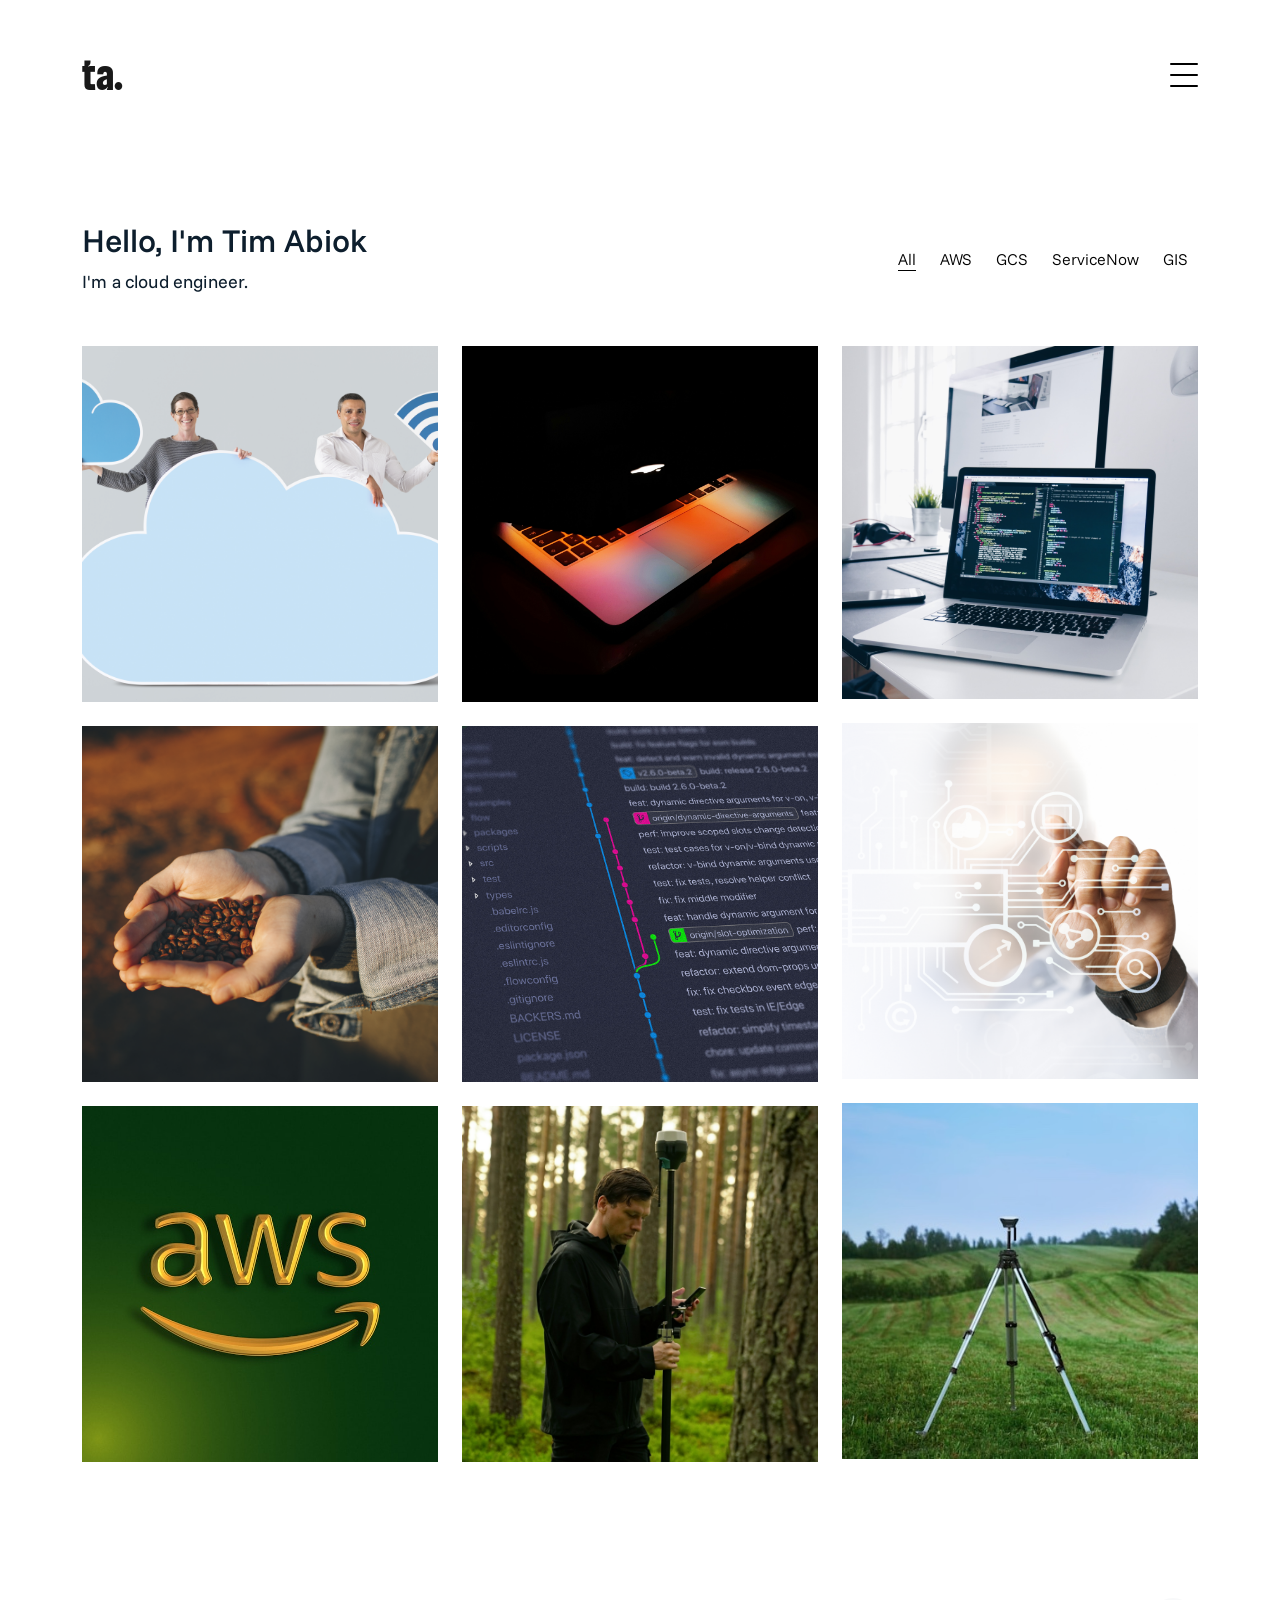
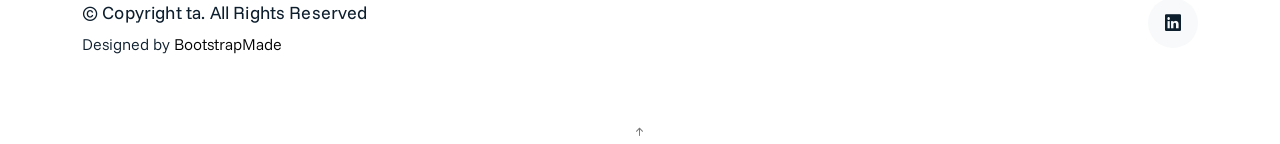
==== index.html @ e630af7c "update style" ====
<!DOCTYPE html>
<html lang="en">

<head>
  <meta charset="utf-8">
  <meta content="width=device-width, initial-scale=1.0" name="viewport">

  <title>Tim Abiok Profile</title>
  <meta content="" name="description">
  <meta content="" name="keywords">

  <!-- Favicons -->
  <link href="assets/img/favicon.png" rel="icon">
  <link href="assets/img/apple-touch-icon.png" rel="apple-touch-icon">

  <!-- Google Fonts -->
  <link rel="preconnect" href="https://fonts.googleapis.com">
  <link rel="preconnect" href="https://fonts.gstatic.com" crossorigin>
  <link href="https://fonts.googleapis.com/css2?family=Boldonse&family=Funnel+Sans:ital,wght@0,300..800;1,300..800&display=swap" rel="stylesheet">

  <!-- Vendor CSS Files -->
  <link href="assets/vendor/aos/aos.css" rel="stylesheet">
  <link href="assets/vendor/bootstrap/css/bootstrap.min.css" rel="stylesheet">
  <link href="assets/vendor/bootstrap-icons/bootstrap-icons.css" rel="stylesheet">
  <link href="assets/vendor/swiper/swiper-bundle.min.css" rel="stylesheet">

  <!-- Template Main CSS File -->
  <link href="assets/css/style.css" rel="stylesheet">

  <!-- =======================================================
  * Template Name: MyPortfolio - v4.6.0
  * Template URL: https://bootstrapmade.com/myportfolio-bootstrap-portfolio-website-template/
  * Author: BootstrapMade.com
  * License: https://bootstrapmade.com/license/
  ======================================================== -->
</head>

<body>

  <!-- ======= Navbar ======= -->
  <div class="collapse navbar-collapse custom-navmenu" id="main-navbar">
    <div class="container py-2 py-md-5">
      <div class="row align-items-start">
        <div class="col-md-2">
          <ul class="custom-menu">
            <li class="active"><a href="index.html">Home</a></li>
            <li><a href="about.html">About Me</a></li>
            <!-- <li><a href="services.html">Services</a></li> -->
            <!-- <li><a href="works.html">Projects</a></li> -->
            <!-- <li><a href="contact.html">Contact</a></li> -->
          </ul>
        </div>
        <div class="col-md-6 d-none d-md-block  mr-auto">
          <div class="tweet d-flex">
            <!-- <a class="bi bi-twitter text-white mt-2 mr-3" href="https://twitter.com/tim_abiok">&nbsp;</a> -->
            <a class="bi bi-linkedin text-white mt-2 mr-3" href="https://www.linkedin.com/in/tim-abiok/">&nbsp;</a>
            <!-- <a class="bi bi-instagram text-white mt-2 mr-3" href="https://www.instagram.com/timabiok/">&nbsp;</a> -->
            <a class="bi bi-github text-white mt-2 mr-3" href="https://github.com/timabiok">&nbsp;</a>
            <!-- <a class="bi bi-facebook text-white mt-2 mr-3" href="https://www.facebook.com/Tim.Abiok">&nbsp;</a> -->
            <div>
              <!--<p><em><a href="#">t.co/v82jsk</a></em></p>-->
            </div>
          </div>
        </div>
        <div class="col-md-4 d-none d-md-block">
          <h3>Let's collaborate</h3>
          <p>I am a knowledge ethusiast passionate about learning and sharing. Send me an email at<br> <a href="#">tim.abiok@gmail.com</a></p>
        </div>
      </div>

    </div>
  </div>

  <nav class="navbar navbar-light custom-navbar">
    <div class="container">
      <a class="navbar-brand boldonse-regular" href="index.html">ta.</a>
      <a href="#" class="burger" data-bs-toggle="collapse" data-bs-target="#main-navbar">
        <span></span>
      </a>
    </div>
  </nav>

  <main id="main">

    <!-- ======= Works Section ======= -->
    <section class="section site-portfolio">
      <div class="container">
        <div class="row mb-5 align-items-center">
          <div class="col-md-12 col-lg-6 mb-4 mb-lg-0" data-aos="fade-up">
            <h2>Hello, I'm Tim Abiok</h2>
            <p class="mb-0">I'm a cloud engineer.</p>
          </div>
          <div class="col-md-12 col-lg-6 text-start text-lg-end" data-aos="fade-up" data-aos-delay="100">
            <div id="filters" class="filters">
              <a href="#" data-filter="*" class="active">All</a>
              <a href="#" data-filter=".web">AWS</a>
              <a href="#" data-filter=".design">GCS</a>
              <a href="#" data-filter=".branding">ServiceNow</a>
              <a href="#" data-filter=".photography">GIS</a>
            </div>
          </div>
        </div>
        <div id="portfolio-grid" class="row no-gutter" data-aos="fade-up" data-aos-delay="200">
          <div class="item web col-sm-6 col-md-4 col-lg-4 mb-4">
            <a href="articles/keycloak-aws-deployment/article.html" class="item-wrap fancybox">
              <div class="work-info">
                <h3>Keycloak AWS<br/>Deployment</h3>
                <span>LEARN MORE</span>
              </div>
              <img class="img-fluid" src="assets/img/cloud-sm.png">
            </a>
          </div>
          <div class="item photography col-sm-6 col-md-4 col-lg-4 mb-4">
            <a href="articles/aws-ci-request-management-with-servicenow/article.html" class="item-wrap fancybox">
              <div class="work-info">
                <h3>AWS CI Request<br/>Management with<br/>ServiceNow</h3>
                <span>LEARN MORE</span>
              </div>
              <img class="img-fluid" src="assets/img/wealth-small.jpg">
            </a>
          </div>
          <div class="item branding col-sm-6 col-md-4 col-lg-4 mb-4">
            <a href="articles/servicenow-document-management-with-gcs/article.html" class="item-wrap fancybox">
              <div class="work-info">
                <h3>ServiceNow Document<br/>Management with<br/>GCS</h3>
                <span>LEARN MORE</span>
              </div>
              <img class="img-fluid" src="assets/img/java-office.png">
            </a>
          </div>
          <div class="item design col-sm-6 col-md-4 col-lg-4 mb-4">
            <a href="articles/docker-servicenow-deployment/article.html" class="item-wrap fancybox">
              <div class="work-info">
                <h3>Docker ServiceNow<br/>Deployment</h3>
                <span>LEARN MORE</span>
              </div>
              <img class="img-fluid" src="assets/img/docker-small.png">
            </a>
          </div>
          <div class="item photography col-sm-6 col-md-4 col-lg-4 mb-4">
            <a href="articles/ecs-servicenow-deployment/article.html" class="item-wrap fancybox">
              <div class="work-info">
                <h3>ECS ServiceNow<br/>Deployment</h3>
                <span>LEARN MORE</span>
              </div>
              <img class="img-fluid" src="assets/img/wealth-coffee-sm.png">
            </a>
          </div>
          <div class="item branding col-sm-6 col-md-4 col-lg-4 mb-4">
            <a href="articles/asg-servicenow-deployment/article.html" class="item-wrap fancybox">
              <div class="work-info">
                <h3>ASG ServiceNow<br/>Deployment</h3>
                <span>LEARN MORE</span>
              </div>
              <img class="img-fluid" src="assets/img/java-code.png">
            </a>
          </div>
          <div class="item branding col-sm-6 col-md-4 col-lg-4 mb-4">
            <a href="articles/eks-servicenow-deployment/article.html" class="item-wrap fancybox">
              <div class="work-info">
                <h3>EKS ServiceNow<br/>Deployment</h3>
                <span>LEARN MORE</span>
              </div>
              <img class="img-fluid" src="assets/img/google-1.jpg">
            </a>
          </div>
          <div class="item branding col-sm-6 col-md-4 col-lg-4 mb-4">
            <a href="articles/private-api-gateway-deployment/article.html" class="item-wrap fancybox">
              <div class="work-info">
                <h3>Private API<br/>Gateway Deployment</h3>
                <span>LEARN MORE</span>
              </div>
              <img class="img-fluid" src="assets/img/aws-green.jpg">
            </a>
          </div>
          <div class="item branding col-sm-6 col-md-4 col-lg-4 mb-4">
            <a href="articles/gcp-api-deployment/article.html" class="item-wrap fancybox">
              <div class="work-info">
                <h3>ESRI Map with Java</h3>
                <span>LEARN MORE</span>
              </div>
              <img class="img-fluid" src="assets/img/esri-1.jpg">
            </a>
          </div>
        </div>
      </div>
    </section><!-- End  Works Section -->

    <!-- ======= Clients Section ======= -->
    <!-- <section class="section">
      <div class="container">
        <div class="row justify-content-center text-center mb-4">
          <div class="col-5">
            <h3 class="h3 heading">My Partners</h3>
            <p>Lorem ipsum dolor sit amet consectetur adipisicing elit explicabo inventore.</p>
          </div>
        </div>
        <div class="row">
          <div class="col-4 col-sm-4 col-md-2">
            <a href="#" class="client-logo"><img src="assets/img/logo-adobe.png" alt="Image" class="img-fluid"></a>
          </div>
          <div class="col-4 col-sm-4 col-md-2">
            <a href="#" class="client-logo"><img src="assets/img/logo-uber.png" alt="Image" class="img-fluid"></a>
          </div>
          <div class="col-4 col-sm-4 col-md-2">
            <a href="#" class="client-logo"><img src="assets/img/logo-apple.png" alt="Image" class="img-fluid"></a>
          </div>
          <div class="col-4 col-sm-4 col-md-2">
            <a href="#" class="client-logo"><img src="assets/img/logo-netflix.png" alt="Image" class="img-fluid"></a>
          </div>
          <div class="col-4 col-sm-4 col-md-2">
            <a href="#" class="client-logo"><img src="assets/img/logo-nike.png" alt="Image" class="img-fluid"></a>
          </div>
          <div class="col-4 col-sm-4 col-md-2">
            <a href="#" class="client-logo"><img src="assets/img/logo-google.png" alt="Image" class="img-fluid"></a>
          </div>

        </div>
      </div>
    </section> -->
    
    <!-- End Clients Section -->

    <!-- ======= Services Section ======= -->
    <!-- <section class="section services">
      <div class="container">
        <div class="row justify-content-center text-center mb-4">
          <div class="col-5">
            <h3 class="h3 heading">My Services</h3>
            <p>Lorem ipsum dolor sit amet consectetur adipisicing elit explicabo inventore.</p>
          </div>
        </div>
        <div class="row">

          <div class="col-12 col-sm-6 col-md-6 col-lg-3">
            <i class="bi bi-card-checklist"></i>
            <h4 class="h4 mb-2">Web Design</h4>
            <p>Lorem ipsum dolor sit amet consectetur adipisicing elit explicabo inventore.</p>
            <ul class="list-unstyled list-line">
              <li>Lorem ipsum dolor sit amet consectetur adipisicing</li>
              <li>Non pariatur nisi</li>
              <li>Magnam soluta quod</li>
              <li>Lorem ipsum dolor</li>
              <li>Cumque quae aliquam</li>
            </ul>
          </div>
          <div class="col-12 col-sm-6 col-md-6 col-lg-3">
            <i class="bi bi-binoculars"></i>
            <h4 class="h4 mb-2">Mobile Applications</h4>
            <p>Lorem ipsum dolor sit amet consectetur adipisicing elit explicabo inventore.</p>
            <ul class="list-unstyled list-line">
              <li>Lorem ipsum dolor sit amet consectetur adipisicing</li>
              <li>Non pariatur nisi</li>
              <li>Magnam soluta quod</li>
              <li>Lorem ipsum dolor</li>
              <li>Cumque quae aliquam</li>
            </ul>
          </div>
          <div class="col-12 col-sm-6 col-md-6 col-lg-3">
            <i class="bi bi-brightness-high"></i>
            <h4 class="h4 mb-2">Graphic Design</h4>
            <p>Lorem ipsum dolor sit amet consectetur adipisicing elit explicabo inventore.</p>
            <ul class="list-unstyled list-line">
              <li>Lorem ipsum dolor sit amet consectetur adipisicing</li>
              <li>Non pariatur nisi</li>
              <li>Magnam soluta quod</li>
              <li>Lorem ipsum dolor</li>
              <li>Cumque quae aliquam</li>
            </ul>
          </div>
          <div class="col-12 col-sm-6 col-md-6 col-lg-3">
            <i class="bi bi-calendar4-week"></i>
            <h4 class="h4 mb-2">SEO</h4>
            <p>Lorem ipsum dolor sit amet consectetur adipisicing elit explicabo inventore.</p>
            <ul class="list-unstyled list-line">
              <li>Lorem ipsum dolor sit amet consectetur adipisicing</li>
              <li>Non pariatur nisi</li>
              <li>Magnam soluta quod</li>
              <li>Lorem ipsum dolor</li>
              <li>Cumque quae aliquam</li>
            </ul>
          </div>
        </div>
      </div> -->
    </section><!-- End Services Section -->
<!-- comment out testimonials -->



    <!-- ======= Testimonials Section ======= -->
    <!-- <section class="section pt-0">
      <div class="container">

        <div class="testimonials-slider swiper" data-aos="fade-up" data-aos-delay="100">
          <div class="swiper-wrapper">

            <div class="swiper-slide">
              <div class="testimonial-wrap">
                <div class="testimonial">
                  <img src="assets/img/person_1.jpg" alt="Image" class="img-fluid">
                  <blockquote>
                    <p>Lorem ipsum dolor sit amet consectetur adipisicing elit. Quisquam necessitatibus incidunt ut officiis
                      explicabo inventore.</p>
                  </blockquote>
                  <p>&mdash; Jean Hicks</p>
                </div>
              </div>
            </div> -->
            <!-- End testimonial item -->
<!-- 
            <div class="swiper-slide">
              <div class="testimonial-wrap">
                <div class="testimonial">
                  <img src="assets/img/person_2.jpg" alt="Image" class="img-fluid">
                  <blockquote>
                    <p>Lorem ipsum dolor sit amet consectetur adipisicing elit. Quisquam necessitatibus incidunt ut officiis
                      explicabo inventore.</p>
                  </blockquote>
                  <p>&mdash; Chris Stanworth</p>
                </div>
              </div>
            </div>-->
            <!-- End testimonial item -->
<!--
          </div>
          <div class="swiper-pagination"></div>
        </div>

      </div>
    </section> -->
    <!-- End Testimonials Section -->


<!-- comment out testimonials -->

  </main><!-- End #main -->

  <!-- ======= Footer ======= -->
  <footer class="footer" role="contentinfo">
    <div class="container">
      <div class="row">
        <div class="col-sm-6">
          <p class="mb-1">&copy; Copyright ta. All Rights Reserved</p>
          <div class="credits">
            <!--
            All the links in the footer should remain intact.
            You can delete the links only if you purchased the pro version.
            Licensing information: https://bootstrapmade.com/license/
            Purchase the pro version with working PHP/AJAX contact form: https://bootstrapmade.com/buy/?theme=MyPortfolio
          -->
            Designed by <a href="https://bootstrapmade.com/">BootstrapMade</a>
          </div>
        </div>
        <div class="col-sm-6 social text-md-end">
          <!-- <a href="#"><span class="bi bi-twitter"></span></a> -->
          <!-- <a href="#"><span class="bi bi-facebook"></span></a> -->
          <!-- <a href="#"><span class="bi bi-instagram"></span></a> -->
          <a href="#"><span class="bi bi-linkedin"></span></a>
        </div>
      </div>
    </div>
  </footer>

  <a href="#" class="back-to-top d-flex align-items-center justify-content-center"><i class="bi bi-arrow-up-short"></i></a>

  <!-- Vendor JS Files -->
  <script src="assets/vendor/aos/aos.js"></script>
  <script src="assets/vendor/bootstrap/js/bootstrap.bundle.min.js"></script>
  <script src="assets/vendor/isotope-layout/isotope.pkgd.min.js"></script>
  <script src="assets/vendor/php-email-form/validate.js"></script>
  <script src="assets/vendor/swiper/swiper-bundle.min.js"></script>

  <!-- Template Main JS File -->
  <script src="assets/js/main.js"></script>

</body>

</html>
---- assets/css/style.css ----
/**
* Template Name: MyPortfolio - v4.6.0
* Template URL: https://bootstrapmade.com/myportfolio-bootstrap-portfolio-website-template/
* Author: BootstrapMade.com
* License: https://bootstrapmade.com/license/
*/

/*--------------------------------------------------------------
# General
--------------------------------------------------------------*/
body {
  font-family: "Funnel Sans", sans-serif;
  color: #0d1e2d;
  font-optical-sizing: auto;
  font-weight: 300;
}

p {
  font-optical-sizing: auto;
  font-weight: 400;
  font-style: normal;
  font-size: 1.125rem;      /* ~18px */
  line-height: 1.7;         /* airy like Medium */
  letter-spacing: 0.01rem;  /* subtle */
}

a {
  color: #777;
  text-decoration: none;
}

a:hover {
  color: #000;
}

h1, h2, h3, h4, h5, h6, .font-heading {
  font-family: "Funnel Sans", sans-serif;
  font-optical-sizing: auto;
  font-style: normal;
}

.section {
  padding: 7rem 0;
}

.boldonse-regular {
  font-family: "Boldonse", system-ui;
  font-weight: 400;
  font-style: normal;
}


.filters a {
  text-decoration: none;
  color: #000;
  display: inline-block;
  padding-left: 10px;
  padding-right: 10px;
  position: relative;
}
.filters a:hover, .filters a:focus, .filters a:active {
  text-decoration: none;
}
.filters a:hover:before {
  content: "";
  position: absolute;
  left: 10px;
  right: 10px;
  bottom: 0;
  height: 1px;
  background-color: #000;
}
.filters a.active {
  color: #000;
}
.filters a.active:before {
  content: "";
  position: absolute;
  left: 10px;
  right: 10px;
  bottom: 0;
  height: 1px;
  background-color: #000;
}

.item {
  border: none;
  margin-bottom: 30px;
}
.item .item-wrap {
  display: block;
  position: relative;
  overflow: hidden;
}
.item .item-wrap:after {
  z-index: 2;
  position: absolute;
  content: "";
  top: 0;
  left: 0;
  right: 0;
  bottom: 0;
  background: rgba(0, 0, 0, 0.4);
  visibility: hidden;
  opacity: 0;
  transition: 0.3s all ease-in-out;
}
.item .item-wrap img {
  transition: 0.3s transform ease;
  transform: scale(1);
}
.item .item-wrap > .work-info {
  position: absolute;
  top: 50%;
  width: 100%;
  text-align: center;
  z-index: 3;
  transform: translateY(-50%);
  color: #fff;
  opacity: 0;
  visibility: hidden;
  margin-top: 20px;
  transition: 0.3s all ease;
}
.item .item-wrap > .work-info h3 {
  font-size: 20px;
  margin-bottom: 0;
}
.item .item-wrap > .work-info span {
  font-size: 14px;
  text-transform: uppercase;
  letter-spacing: 0.2rem;
}
.item .item-wrap:hover {
  text-decoration: none;
}
.item .item-wrap:hover img {
  transform: scale(1.05);
}
.item .item-wrap:hover:after {
  opacity: 1;
  visibility: visible;
}
.item .item-wrap:hover .work-info {
  margin-top: 0px;
  opacity: 1;
  visibility: visible;
}

.testimonial-wrap {
  padding: 50px 50px 80px 50px;
  background: #eceff2;
}
.testimonial-wrap .testimonial {
  text-align: center;
  max-width: 500px;
  margin: 0 auto;
}
.testimonial-wrap .testimonial img {
  border-radius: 50%;
  width: 120px;
  margin: 0 auto 30px auto;
}
.testimonial-wrap .testimonial blockquote p {
  font-size: 20px;
}

.h3 {
  font-size: 20px;
}

.h4 {
  font-size: 16px;
}

.heading {
  font-size: 28px;
}

.readmore {
  display: inline-block;
  border: 1px solid #000;
  padding: 10px 15px;
  font-size: 12px;
  text-transform: uppercase;
  color: #000;
  transition: 0.2s all ease;
  font-weight: 700;
}
.readmore:active, .readmore:focus, .readmore:hover {
  outline: none;
}
.readmore:hover {
  color: #fff;
  text-decoration: none;
  background: #000;
}

.testimonials-slider .swiper-pagination {
  margin-top: -60px;
  position: relative;
}
.testimonials-slider .swiper-pagination .swiper-pagination-bullet {
  width: 12px;
  height: 12px;
  background-color: rgba(13, 30, 45, 0.3);
  opacity: 1;
}
.testimonials-slider .swiper-pagination .swiper-pagination-bullet-active {
  background-color: rgba(13, 30, 45, 0.6);
}

.sticky-content {
  position: sticky;
  position: -webkit-sticky;
  top: 0;
  /* required */
}

.list-line li {
  margin-bottom: 10px;
  position: relative;
  padding-left: 30px;
}
.list-line li:before {
  content: "";
  position: absolute;
  left: 0;
  top: 0.7rem;
  width: 10px;
  height: 2px;
  background: #000;
}

.form-control {
  border-radius: 0;
  background: #f8f9fa;
  border: 1px solid transparent;
  padding-top: 10px !important;
  padding-bottom: 10px !important;
}
.form-control:active, .form-control:focus {
  background: #eff1f4;
  outline: none;
  box-shadow: none;
  border: 1px solid transparent;
}

.custom-progress {
  height: 7px;
  border-radius: 0;
}
.custom-progress .progress-bar {
  background: #000;
}

/* Services */
.services i {
  font-size: 40px;
}
.services h4 {
  padding-top: 10px;
}

/* Contact Form */
.php-email-form .error-message {
  display: none;
  color: #fff;
  background: #ed3c0d;
  text-align: left;
  padding: 15px;
  font-weight: 600;
}
.php-email-form .error-message br + br {
  margin-top: 25px;
}
.php-email-form .sent-message {
  display: none;
  color: #fff;
  background: #18d26e;
  text-align: center;
  padding: 15px;
  font-weight: 600;
}
.php-email-form .loading {
  display: none;
  background: #fff;
  text-align: center;
  padding: 15px;
}
.php-email-form .loading:before {
  content: "";
  display: inline-block;
  border-radius: 50%;
  width: 24px;
  height: 24px;
  margin: 0 10px -6px 0;
  border: 3px solid #18d26e;
  border-top-color: #eee;
  -webkit-animation: animate-loading 1s linear infinite;
  animation: animate-loading 1s linear infinite;
}

@-webkit-keyframes animate-loading {
  0% {
    transform: rotate(0deg);
  }
  100% {
    transform: rotate(360deg);
  }
}

@keyframes animate-loading {
  0% {
    transform: rotate(0deg);
  }
  100% {
    transform: rotate(360deg);
  }
}
/*--------------------------------------------------------------
# Header
--------------------------------------------------------------*/
/* Custom Navmenu */
.custom-navmenu {
  background: #0d1e2d;
}
.custom-navmenu .custom-menu, .custom-navmenu .custom-menu li {
  padding: 0;
  margin: 0;
  list-style: none;
}
.custom-navmenu .custom-menu li {
  margin-bottom: 0;
  font-size: 20px;
}
.custom-navmenu .custom-menu li a {
  color: #fff;
  padding: 10px 0 !important;
}
.custom-navmenu .custom-menu li a:hover {
  text-decoration: none;
}
.custom-navmenu .custom-menu li.active a {
  text-decoration: underline;
}
.custom-navmenu h3 {
  font-size: 20px;
  color: #fff;
}
.custom-navmenu p {
  color: rgba(255, 255, 255, 0.6);
}
.custom-navmenu a {
  color: rgba(255, 255, 255, 0.7);
}
.custom-navmenu a:hover {
  color: #fff;
}

/* Custom Navbar */
.custom-navbar {
  padding-top: 50px;
  width: 100%;
}
@media (max-width: 780px) {
  .custom-navbar > .container {
    padding-right: 0;
    padding-left: 0;
  }
}
.custom-navbar .navbar-brand {
  font-size: 1.7rem;
}

/* Burger */
.burger {
  width: 28px;
  height: 32px;
  cursor: pointer;
  position: relative;
}

.burger:before, .burger span, .burger:after {
  width: 100%;
  height: 2px;
  display: block;
  background: #000;
  border-radius: 2px;
  position: absolute;
  opacity: 1;
}

.burger:before, .burger:after {
  transition: top 0.35s cubic-bezier(0.23, 1, 0.32, 1), transform 0.35s cubic-bezier(0.23, 1, 0.32, 1), opacity 0.35s cubic-bezier(0.23, 1, 0.32, 1), background-color 1.15s cubic-bezier(0.86, 0, 0.07, 1);
  -webkit-transition: top 0.35s cubic-bezier(0.23, 1, 0.32, 1), -webkit-transform 0.35s cubic-bezier(0.23, 1, 0.32, 1), opacity 0.35s cubic-bezier(0.23, 1, 0.32, 1), background-color 1.15s cubic-bezier(0.86, 0, 0.07, 1);
  content: "";
}

.burger:before {
  top: 4px;
}

.burger span {
  top: 15px;
}

.burger:after {
  top: 26px;
}

/* Hover */
.burger:hover:before {
  top: 7px;
}

.burger:hover:after {
  top: 23px;
}

/* Click */
.burger.active span {
  opacity: 0;
}

.burger.active:before, .burger.active:after {
  top: 40%;
}

.burger.active:before {
  transform: rotate(45deg);
}

.burger.active:after {
  transform: rotate(-45deg);
}

.burger:focus {
  outline: none;
}

/*--------------------------------------------------------------
# Footer
--------------------------------------------------------------*/
.footer {
  padding: 0 0 4rem 0;
}
.footer a {
  color: #000;
}

.social a {
  display: inline-block;
  width: 50px;
  height: 50px;
  border-radius: 50%;
  background: #f8f9fa;
  position: relative;
  text-align: center;
  color: #0d1e2d;
}
.social a span {
  display: inline-block;
  left: 50%;
  position: absolute;
  top: 50%;
  transform: translate(-50%, -50%);
}
.social a:hover {
  color: #000;
}
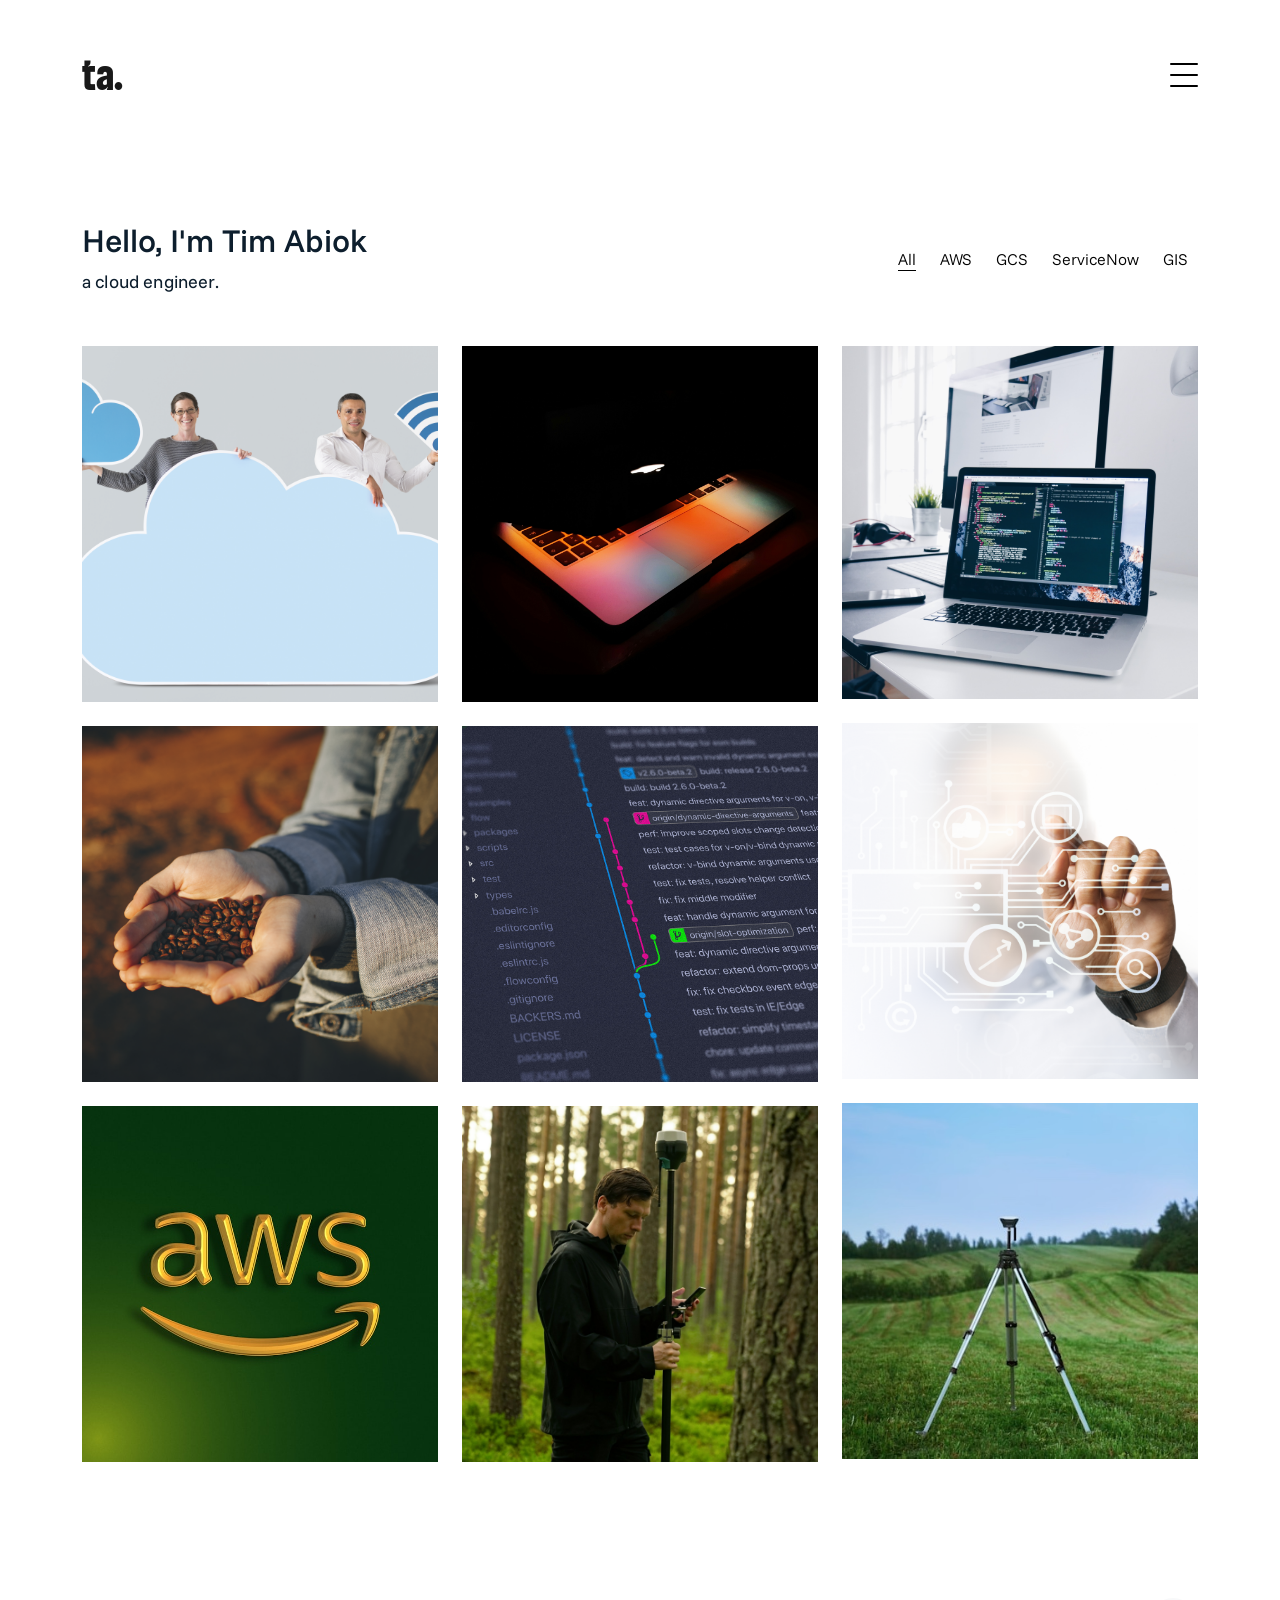
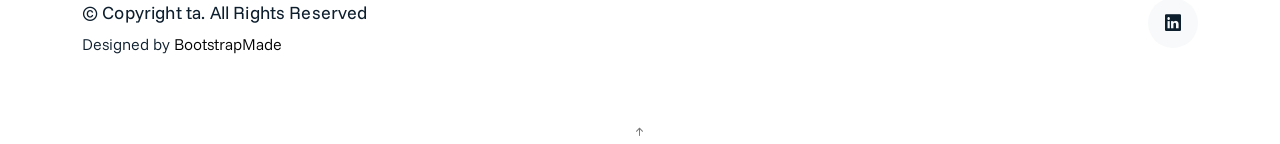
==== commit 4aaf44ff: "update index" ====
--- a/index.html
+++ b/index.html
@@ -88,7 +88,7 @@
         <div class="row mb-5 align-items-center">
           <div class="col-md-12 col-lg-6 mb-4 mb-lg-0" data-aos="fade-up">
             <h2>Hello, I'm Tim Abiok</h2>
-            <p class="mb-0">I'm a cloud engineer.</p>
+            <p class="mb-0">a cloud engineer.</p>
           </div>
           <div class="col-md-12 col-lg-6 text-start text-lg-end" data-aos="fade-up" data-aos-delay="100">
             <div id="filters" class="filters">
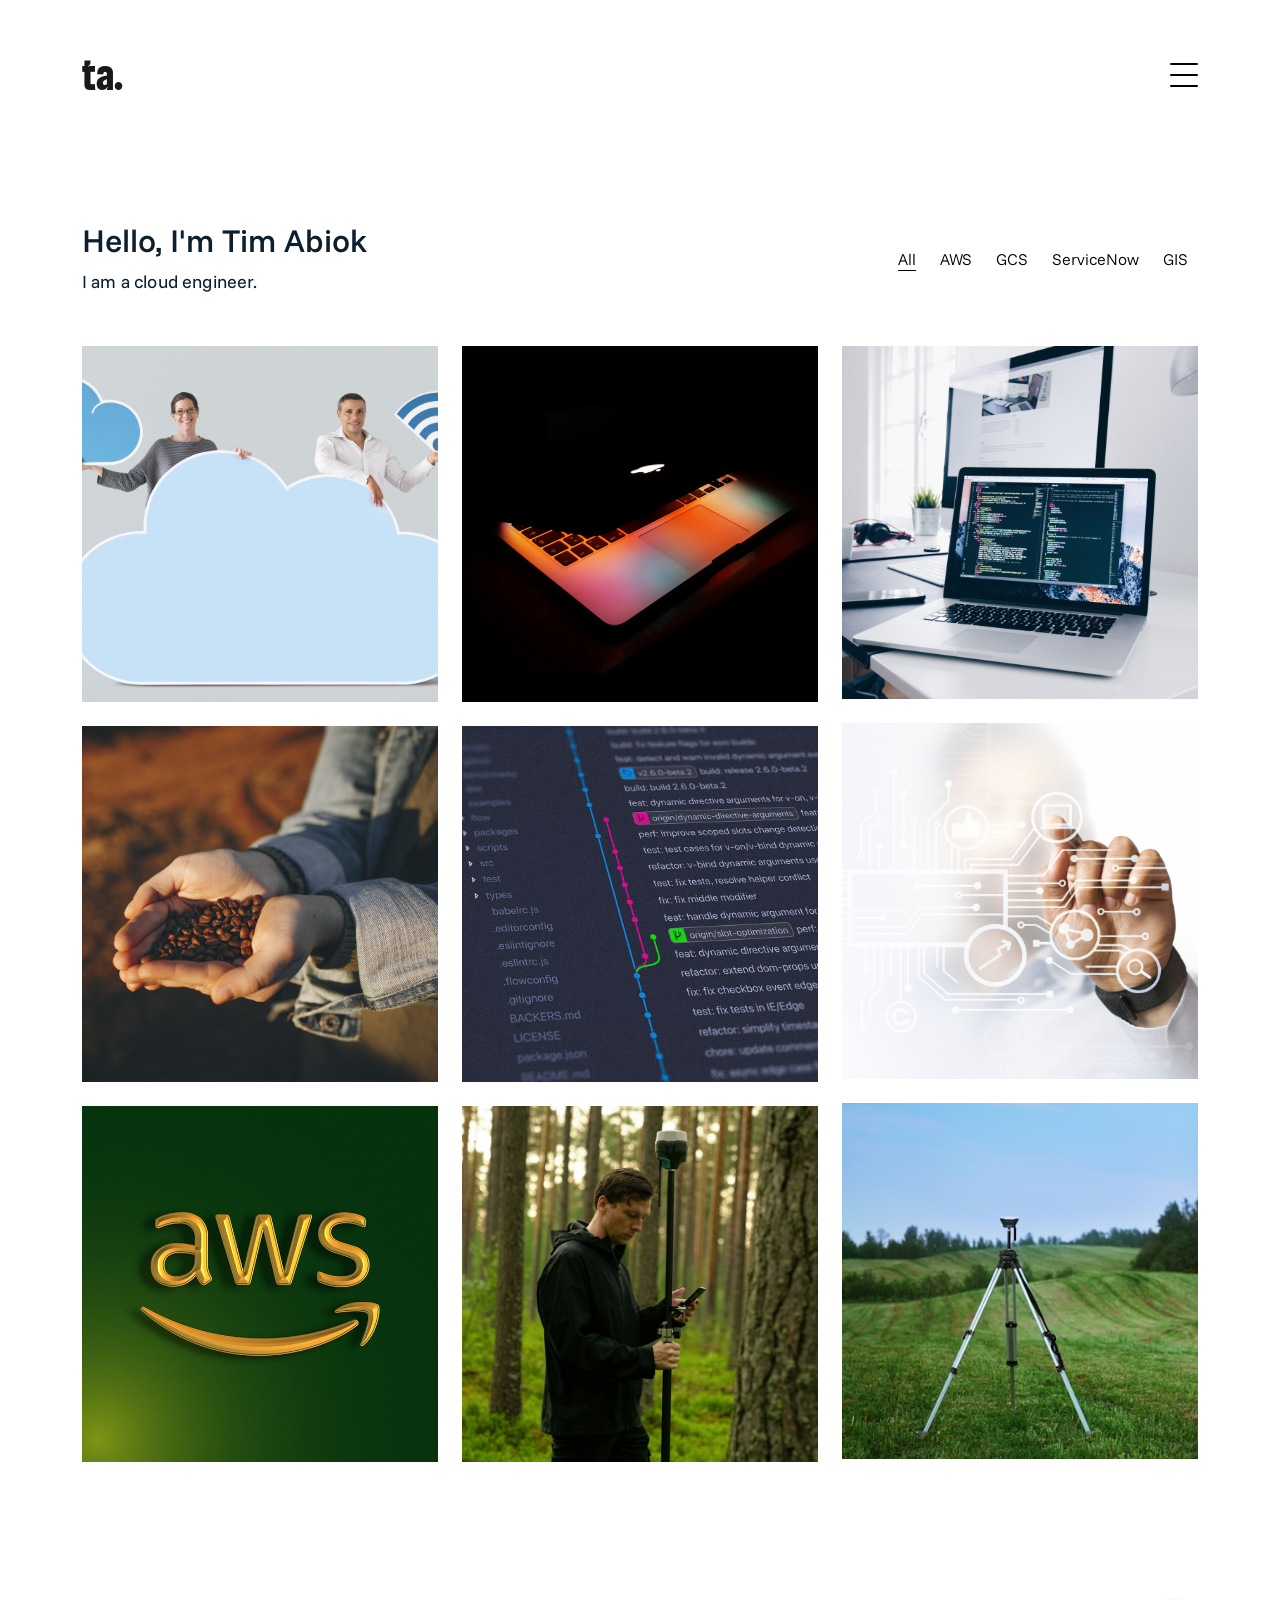
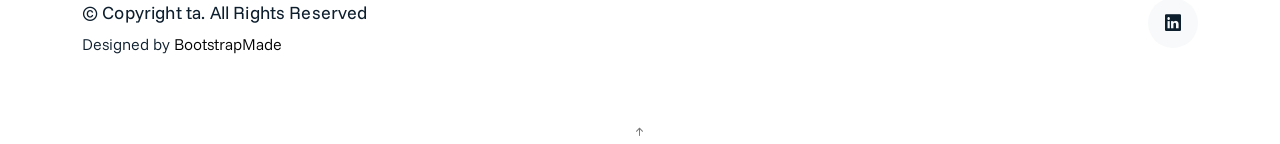
==== commit cadf0952: "update index" ====
--- a/index.html
+++ b/index.html
@@ -88,7 +88,7 @@
         <div class="row mb-5 align-items-center">
           <div class="col-md-12 col-lg-6 mb-4 mb-lg-0" data-aos="fade-up">
             <h2>Hello, I'm Tim Abiok</h2>
-            <p class="mb-0">a cloud engineer.</p>
+            <p class="mb-0">I am a cloud engineer.</p>
           </div>
           <div class="col-md-12 col-lg-6 text-start text-lg-end" data-aos="fade-up" data-aos-delay="100">
             <div id="filters" class="filters">
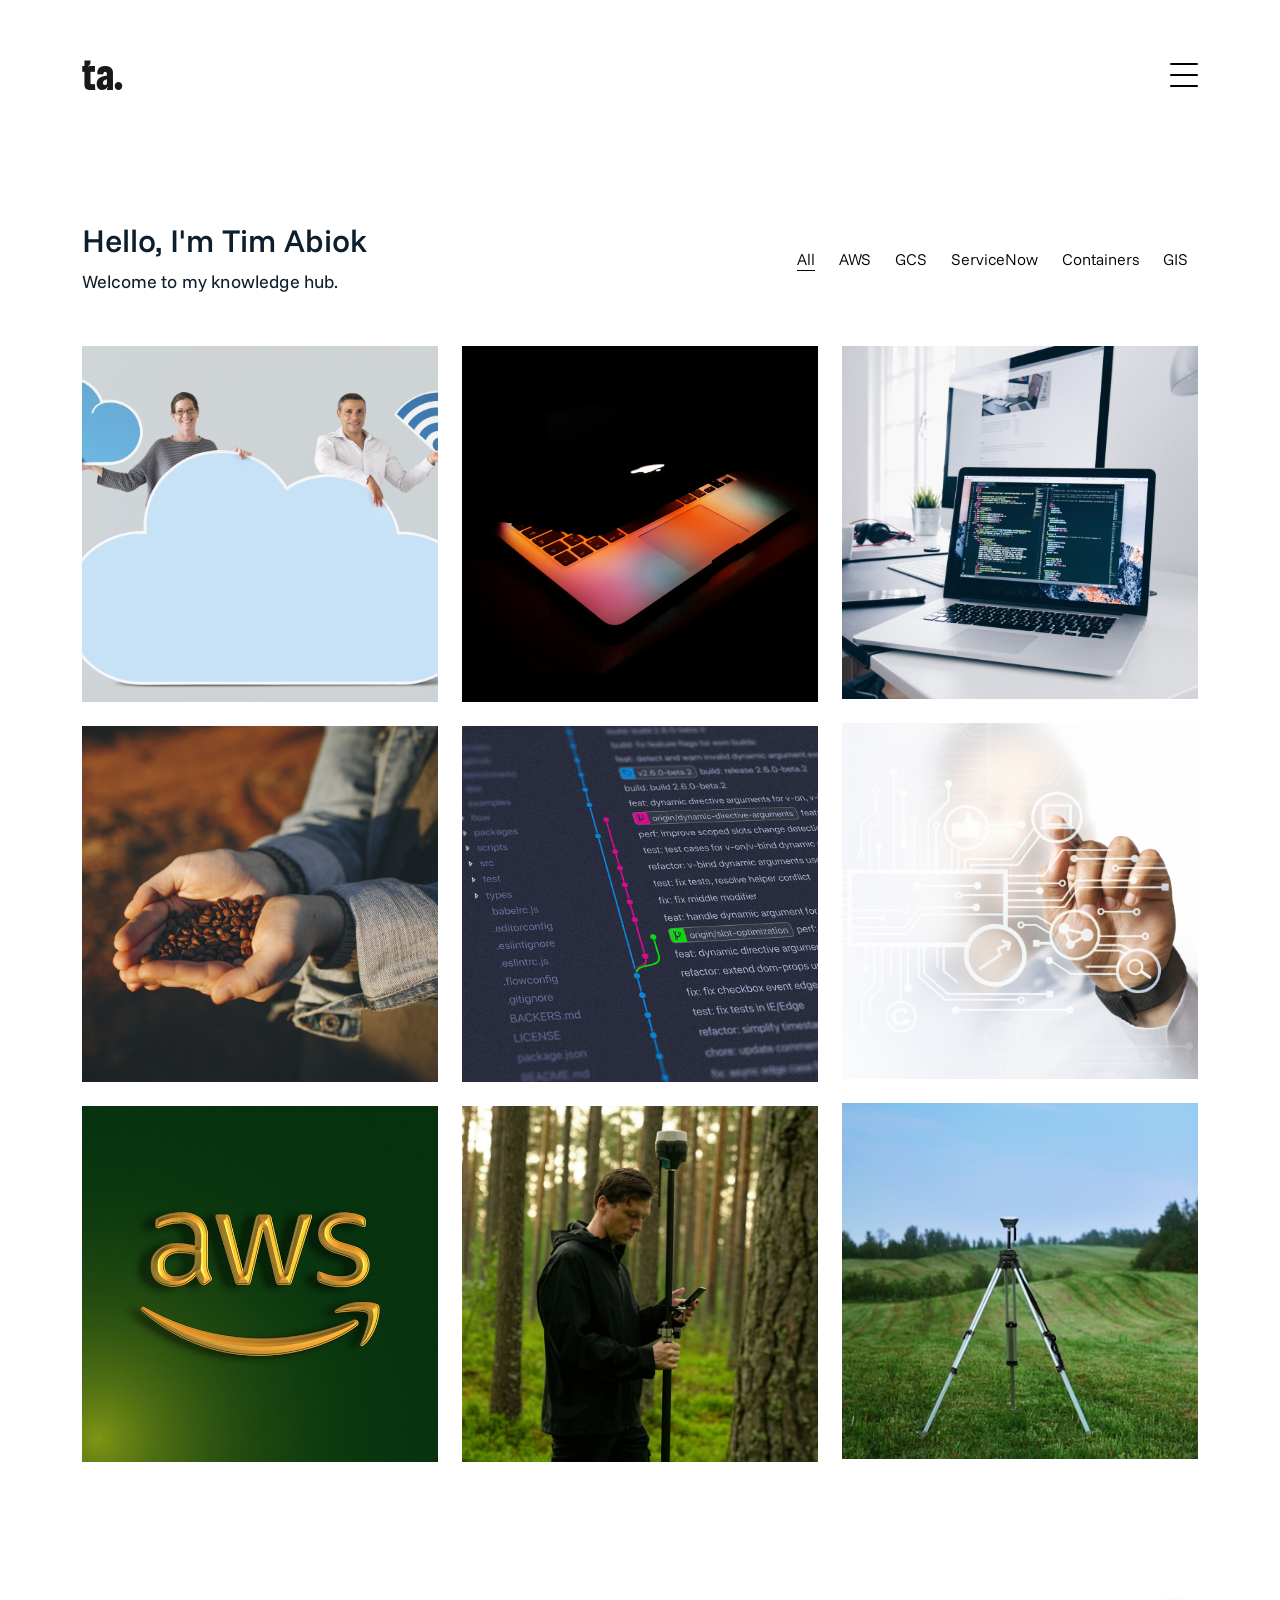
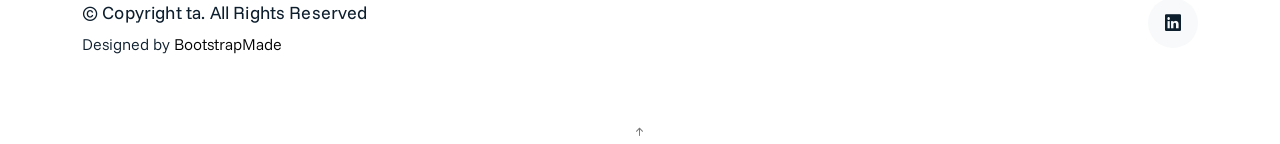
==== commit d6fa716e: "refactor index" ====
--- a/index.html
+++ b/index.html
@@ -88,20 +88,21 @@
         <div class="row mb-5 align-items-center">
           <div class="col-md-12 col-lg-6 mb-4 mb-lg-0" data-aos="fade-up">
             <h2>Hello, I'm Tim Abiok</h2>
-            <p class="mb-0">I am a cloud engineer.</p>
+            <p class="mb-0">Welcome to my knowledge hub.</p>
           </div>
           <div class="col-md-12 col-lg-6 text-start text-lg-end" data-aos="fade-up" data-aos-delay="100">
             <div id="filters" class="filters">
               <a href="#" data-filter="*" class="active">All</a>
-              <a href="#" data-filter=".web">AWS</a>
-              <a href="#" data-filter=".design">GCS</a>
-              <a href="#" data-filter=".branding">ServiceNow</a>
-              <a href="#" data-filter=".photography">GIS</a>
+              <a href="#" data-filter=".aws">AWS</a>
+              <a href="#" data-filter=".gcs">GCS</a>
+              <a href="#" data-filter=".servicenow">ServiceNow</a>
+              <a href="#" data-filter=".containers">Containers</a>
+              <a href="#" data-filter=".gis">GIS</a>
             </div>
           </div>
         </div>
         <div id="portfolio-grid" class="row no-gutter" data-aos="fade-up" data-aos-delay="200">
-          <div class="item web col-sm-6 col-md-4 col-lg-4 mb-4">
+          <div class="item aws col-sm-6 col-md-4 col-lg-4 mb-4">
             <a href="articles/keycloak-aws-deployment/article.html" class="item-wrap fancybox">
               <div class="work-info">
                 <h3>Keycloak AWS<br/>Deployment</h3>
@@ -110,7 +111,7 @@
               <img class="img-fluid" src="assets/img/cloud-sm.png">
             </a>
           </div>
-          <div class="item photography col-sm-6 col-md-4 col-lg-4 mb-4">
+          <div class="item aws servicenow col-sm-6 col-md-4 col-lg-4 mb-4">
             <a href="articles/aws-ci-request-management-with-servicenow/article.html" class="item-wrap fancybox">
               <div class="work-info">
                 <h3>AWS CI Request<br/>Management with<br/>ServiceNow</h3>
@@ -119,7 +120,7 @@
               <img class="img-fluid" src="assets/img/wealth-small.jpg">
             </a>
           </div>
-          <div class="item branding col-sm-6 col-md-4 col-lg-4 mb-4">
+          <div class="item gcs servicenow col-sm-6 col-md-4 col-lg-4 mb-4">
             <a href="articles/servicenow-document-management-with-gcs/article.html" class="item-wrap fancybox">
               <div class="work-info">
                 <h3>ServiceNow Document<br/>Management with<br/>GCS</h3>
@@ -146,7 +147,7 @@
               <img class="img-fluid" src="assets/img/wealth-coffee-sm.png">
             </a>
           </div>
-          <div class="item branding col-sm-6 col-md-4 col-lg-4 mb-4">
+          <div class="item servicenow aws col-sm-6 col-md-4 col-lg-4 mb-4">
             <a href="articles/asg-servicenow-deployment/article.html" class="item-wrap fancybox">
               <div class="work-info">
                 <h3>ASG ServiceNow<br/>Deployment</h3>
@@ -155,7 +156,7 @@
               <img class="img-fluid" src="assets/img/java-code.png">
             </a>
           </div>
-          <div class="item branding col-sm-6 col-md-4 col-lg-4 mb-4">
+          <div class="item servicenow containers aws col-sm-6 col-md-4 col-lg-4 mb-4">
             <a href="articles/eks-servicenow-deployment/article.html" class="item-wrap fancybox">
               <div class="work-info">
                 <h3>EKS ServiceNow<br/>Deployment</h3>
@@ -164,7 +165,7 @@
               <img class="img-fluid" src="assets/img/google-1.jpg">
             </a>
           </div>
-          <div class="item branding col-sm-6 col-md-4 col-lg-4 mb-4">
+          <div class="item servicenow aws col-sm-6 col-md-4 col-lg-4 mb-4">
             <a href="articles/private-api-gateway-deployment/article.html" class="item-wrap fancybox">
               <div class="work-info">
                 <h3>Private API<br/>Gateway Deployment</h3>
@@ -173,10 +174,10 @@
               <img class="img-fluid" src="assets/img/aws-green.jpg">
             </a>
           </div>
-          <div class="item branding col-sm-6 col-md-4 col-lg-4 mb-4">
+          <div class="item gis col-sm-6 col-md-4 col-lg-4 mb-4">
             <a href="articles/gcp-api-deployment/article.html" class="item-wrap fancybox">
               <div class="work-info">
-                <h3>ESRI Map with Java</h3>
+                <h3>ESRI Mapping with Java</h3>
                 <span>LEARN MORE</span>
               </div>
               <img class="img-fluid" src="assets/img/esri-1.jpg">
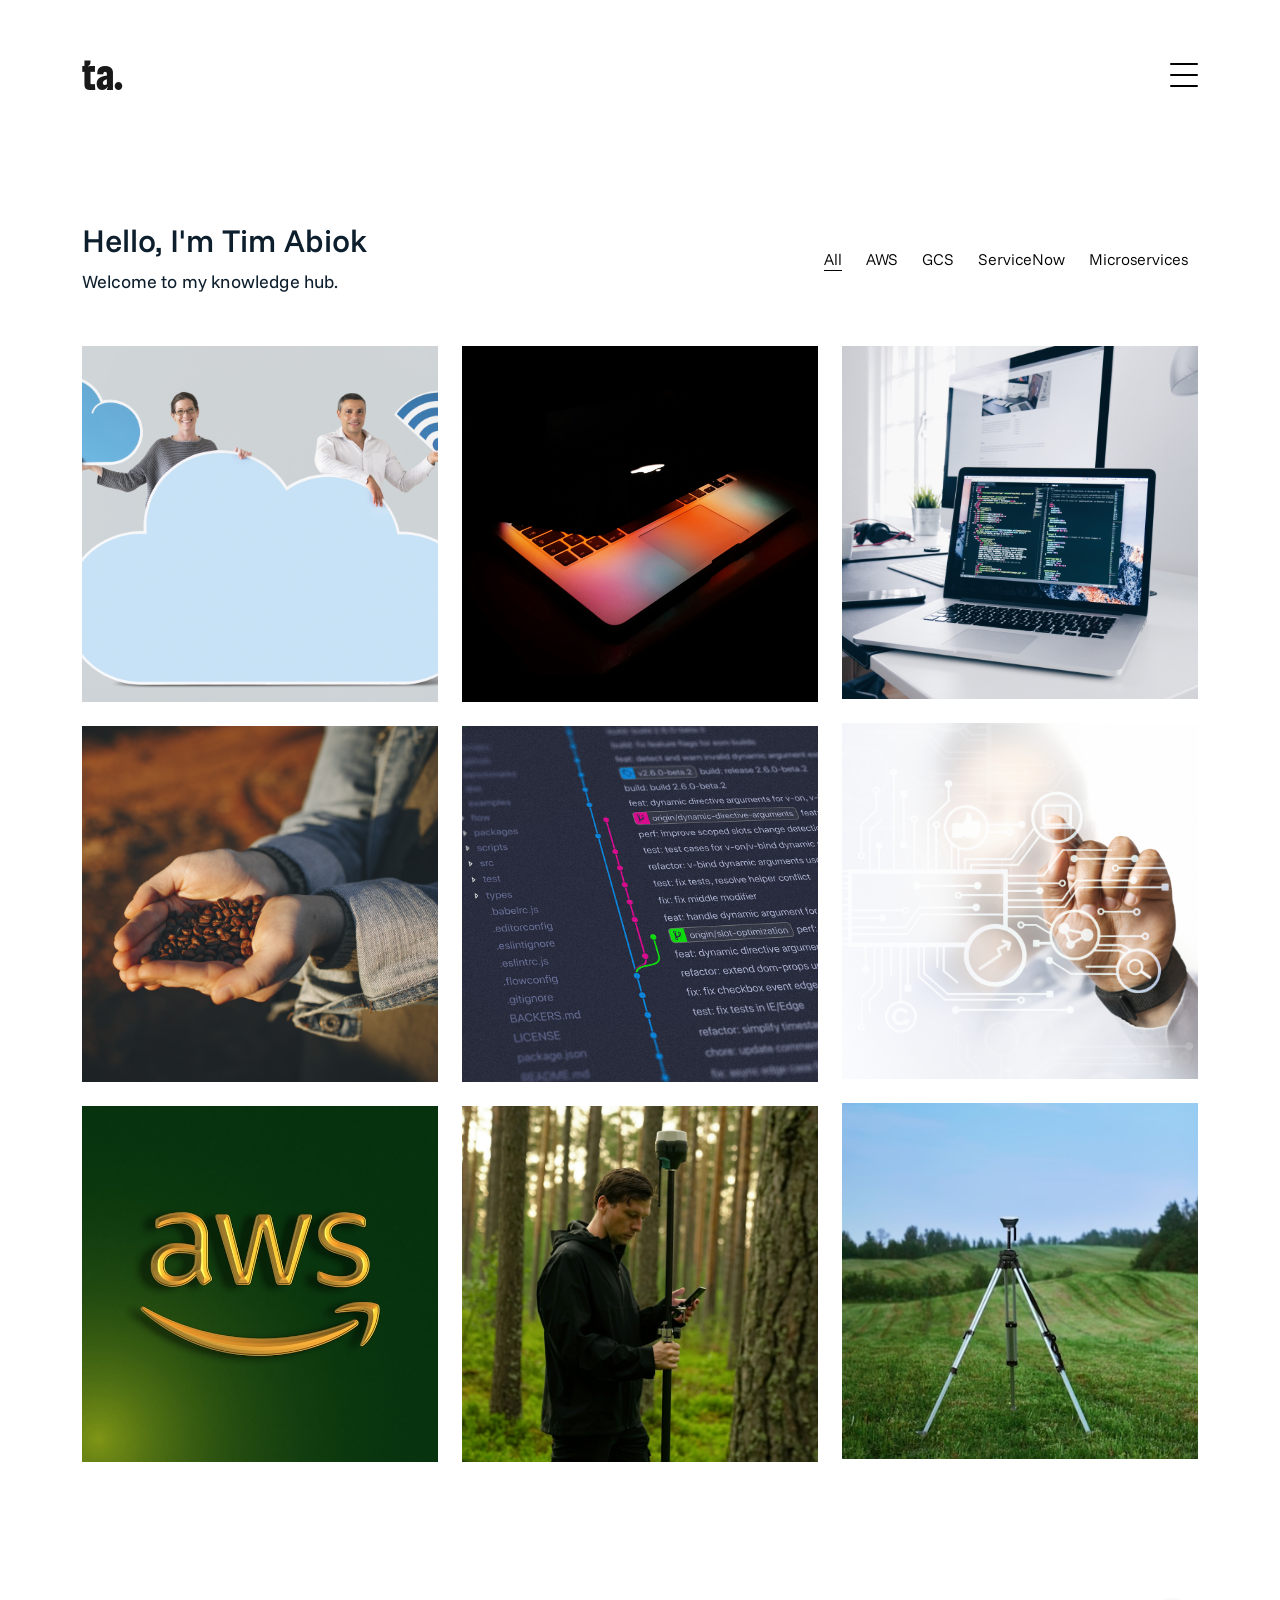
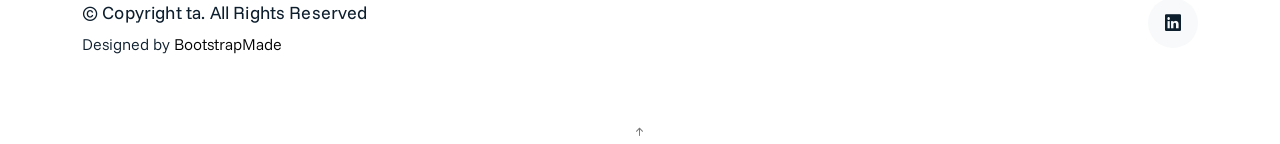
==== commit a3c58e4d: "refactor about" ====
--- a/index.html
+++ b/index.html
@@ -96,8 +96,7 @@
               <a href="#" data-filter=".aws">AWS</a>
               <a href="#" data-filter=".gcs">GCS</a>
               <a href="#" data-filter=".servicenow">ServiceNow</a>
-              <a href="#" data-filter=".containers">Containers</a>
-              <a href="#" data-filter=".gis">GIS</a>
+              <a href="#" data-filter=".microservices">Microservices</a>
             </div>
           </div>
         </div>
@@ -106,7 +105,7 @@
             <a href="articles/keycloak-aws-deployment/article.html" class="item-wrap fancybox">
               <div class="work-info">
                 <h3>Keycloak AWS<br/>Deployment</h3>
-                <span>LEARN MORE</span>
+                <span>LEARN HOW</span>
               </div>
               <img class="img-fluid" src="assets/img/cloud-sm.png">
             </a>
@@ -115,7 +114,7 @@
             <a href="articles/aws-ci-request-management-with-servicenow/article.html" class="item-wrap fancybox">
               <div class="work-info">
                 <h3>AWS CI Request<br/>Management with<br/>ServiceNow</h3>
-                <span>LEARN MORE</span>
+                <span>LEARN HOW</span>
               </div>
               <img class="img-fluid" src="assets/img/wealth-small.jpg">
             </a>
@@ -124,7 +123,7 @@
             <a href="articles/servicenow-document-management-with-gcs/article.html" class="item-wrap fancybox">
               <div class="work-info">
                 <h3>ServiceNow Document<br/>Management with<br/>GCS</h3>
-                <span>LEARN MORE</span>
+                <span>LEARN HOW</span>
               </div>
               <img class="img-fluid" src="assets/img/java-office.png">
             </a>
@@ -133,7 +132,7 @@
             <a href="articles/docker-servicenow-deployment/article.html" class="item-wrap fancybox">
               <div class="work-info">
                 <h3>Docker ServiceNow<br/>Deployment</h3>
-                <span>LEARN MORE</span>
+                <span>LEARN HOW</span>
               </div>
               <img class="img-fluid" src="assets/img/docker-small.png">
             </a>
@@ -142,7 +141,7 @@
             <a href="articles/ecs-servicenow-deployment/article.html" class="item-wrap fancybox">
               <div class="work-info">
                 <h3>ECS ServiceNow<br/>Deployment</h3>
-                <span>LEARN MORE</span>
+                <span>LEARN HOW</span>
               </div>
               <img class="img-fluid" src="assets/img/wealth-coffee-sm.png">
             </a>
@@ -151,16 +150,16 @@
             <a href="articles/asg-servicenow-deployment/article.html" class="item-wrap fancybox">
               <div class="work-info">
                 <h3>ASG ServiceNow<br/>Deployment</h3>
-                <span>LEARN MORE</span>
+                <span>LEARN HOW</span>
               </div>
               <img class="img-fluid" src="assets/img/java-code.png">
             </a>
           </div>
-          <div class="item servicenow containers aws col-sm-6 col-md-4 col-lg-4 mb-4">
+          <div class="item servicenow microservices aws col-sm-6 col-md-4 col-lg-4 mb-4">
             <a href="articles/eks-servicenow-deployment/article.html" class="item-wrap fancybox">
               <div class="work-info">
                 <h3>EKS ServiceNow<br/>Deployment</h3>
-                <span>LEARN MORE</span>
+                <span>LEARN HOW</span>
               </div>
               <img class="img-fluid" src="assets/img/google-1.jpg">
             </a>
@@ -169,16 +168,17 @@
             <a href="articles/private-api-gateway-deployment/article.html" class="item-wrap fancybox">
               <div class="work-info">
                 <h3>Private API<br/>Gateway Deployment</h3>
-                <span>LEARN MORE</span>
+                <span>LEARN HOW</span>
               </div>
               <img class="img-fluid" src="assets/img/aws-green.jpg">
             </a>
           </div>
           <div class="item gis col-sm-6 col-md-4 col-lg-4 mb-4">
-            <a href="articles/gcp-api-deployment/article.html" class="item-wrap fancybox">
+            <a href="articles/
+            gcp-api-deployment/article.html" class="item-wrap fancybox">
               <div class="work-info">
                 <h3>ESRI Mapping with Java</h3>
-                <span>LEARN MORE</span>
+                <span>LEARN HOW</span>
               </div>
               <img class="img-fluid" src="assets/img/esri-1.jpg">
             </a>
@@ -356,7 +356,7 @@
           <!-- <a href="#"><span class="bi bi-twitter"></span></a> -->
           <!-- <a href="#"><span class="bi bi-facebook"></span></a> -->
           <!-- <a href="#"><span class="bi bi-instagram"></span></a> -->
-          <a href="#"><span class="bi bi-linkedin"></span></a>
+          <a href="https://www.linkedin.com/in/tim-abiok"><span class="bi bi-linkedin"></span></a>
         </div>
       </div>
     </div>
